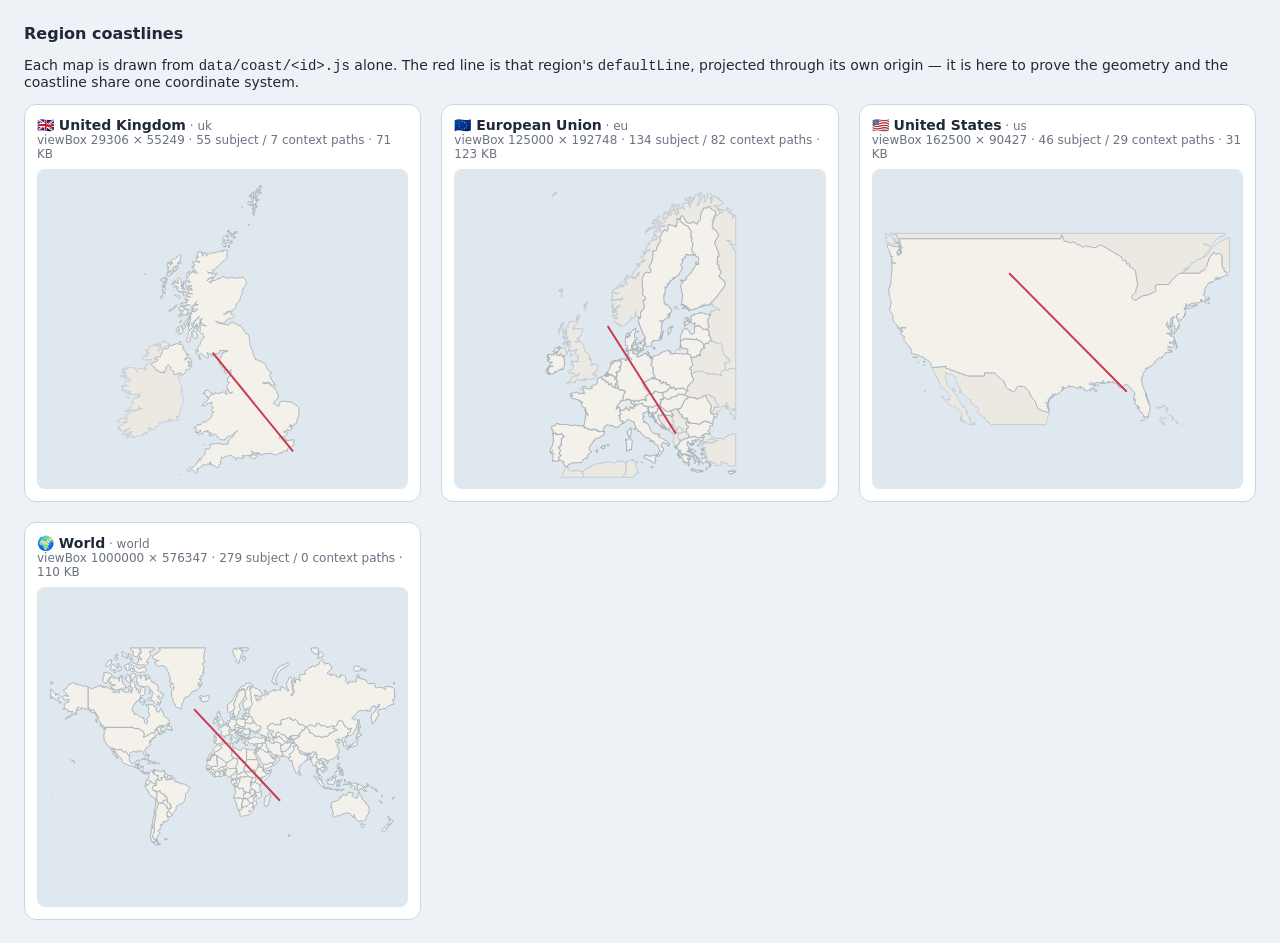
==== tools/preview_regions.html @ 512ede27 "Bring the repo up to date: data pipeline, UK-wide statistics and yearly schedules This folder had dr" ====
<!DOCTYPE html>
<html lang="en">
  <head>
    <meta charset="utf-8" />
    <title>MapSplit — region coastline preview</title>
    <!-- Dev tool. Draws every generated region exactly the way a build would:
         same world units, same subject/context split, same "xMidYMid meet".
         Not deployed (deploy.sh lists files explicitly). -->
    <style>
      body { font: 14px system-ui, sans-serif; margin: 24px; background: #eef2f6; color: #1f2937; }
      h1 { font-size: 16px; }
      .grid { display: grid; grid-template-columns: repeat(auto-fit, minmax(380px, 1fr)); gap: 20px; }
      figure { margin: 0; background: #fff; border: 1px solid #cbd5e1; border-radius: 12px; padding: 12px; }
      figcaption { font-size: 12px; color: #6b7280; margin-bottom: 8px; }
      figcaption b { color: #1f2937; font-size: 14px; }
      svg { width: 100%; height: 320px; background: #dfe8ee; border-radius: 8px; display: block; }
      .land { fill: #f4f1ea; stroke: #a9b4bd; stroke-width: 1; vector-effect: non-scaling-stroke; }
      .land.context { fill: #ece9e2; stroke: #c3ccd3; }
      .probe { stroke: #c93b52; stroke-width: 2; vector-effect: non-scaling-stroke; }
    </style>
  </head>
  <body>
    <h1>Region coastlines</h1>
    <p>Each map is drawn from <code>data/coast/&lt;id&gt;.js</code> alone. The red
       line is that region's <code>defaultLine</code>, projected through its own
       origin — it is here to prove the geometry and the coastline share one
       coordinate system.</p>
    <div class="grid" id="grid"></div>

    <script src="../data/coast/uk.js"></script>
    <script src="../data/coast/eu.js"></script>
    <script src="../data/coast/us.js"></script>
    <script src="../data/coast/world.js"></script>
    <script>
      var NS = 'http://www.w3.org/2000/svg';
      var grid = document.getElementById('grid');

      function merc(lng, lat) {
        var x = lng / 360 + 0.5;
        var s = Math.max(-0.9999, Math.min(0.9999, Math.sin(lat * Math.PI / 180)));
        return [x, 0.5 - (0.25 * Math.log((1 + s) / (1 - s))) / Math.PI];
      }

      ['uk', 'eu', 'us', 'world'].forEach(function (id) {
        var R = window.MapSplitCoast[id];
        var fig = document.createElement('figure');
        var cap = document.createElement('figcaption');
        var bytes = JSON.stringify(R).length;
        cap.innerHTML = '<b>' + R.flag + ' ' + R.label + '</b> &middot; ' + id +
          '<br>viewBox ' + R.viewBox[2] + ' × ' + R.viewBox[3] +
          ' &middot; ' + R.subject.length + ' subject / ' + R.context.length +
          ' context paths &middot; ' + Math.round(bytes / 1024) + ' KB';
        fig.appendChild(cap);

        var svg = document.createElementNS(NS, 'svg');
        svg.setAttribute('preserveAspectRatio', 'xMidYMid meet');
        var W = R.viewBox[2], H = R.viewBox[3], m = 0.04;
        svg.setAttribute('viewBox',
          (-W * m) + ' ' + (-H * m) + ' ' + (W * 1.08) + ' ' + (H * 1.08));

        function toWorld(ll) {
          var p = merc(ll[0], ll[1]);
          return [(p[0] - R.origin[0]) * R.scale, (p[1] - R.origin[1]) * R.scale];
        }

        [['context', 'land context'], ['subject', 'land']].forEach(function (spec) {
          R[spec[0]].forEach(function (d) {
            var p = document.createElementNS(NS, 'path');
            p.setAttribute('d', d);
            p.setAttribute('class', spec[1]);
            svg.appendChild(p);
          });
        });

        var a = toWorld(R.defaultLine[0]), b = toWorld(R.defaultLine[1]);
        var ln = document.createElementNS(NS, 'line');
        ln.setAttribute('x1', a[0]); ln.setAttribute('y1', a[1]);
        ln.setAttribute('x2', b[0]); ln.setAttribute('y2', b[1]);
        ln.setAttribute('class', 'probe');
        svg.appendChild(ln);

        fig.appendChild(svg);
        grid.appendChild(fig);
      });
    </script>
  </body>
</html>
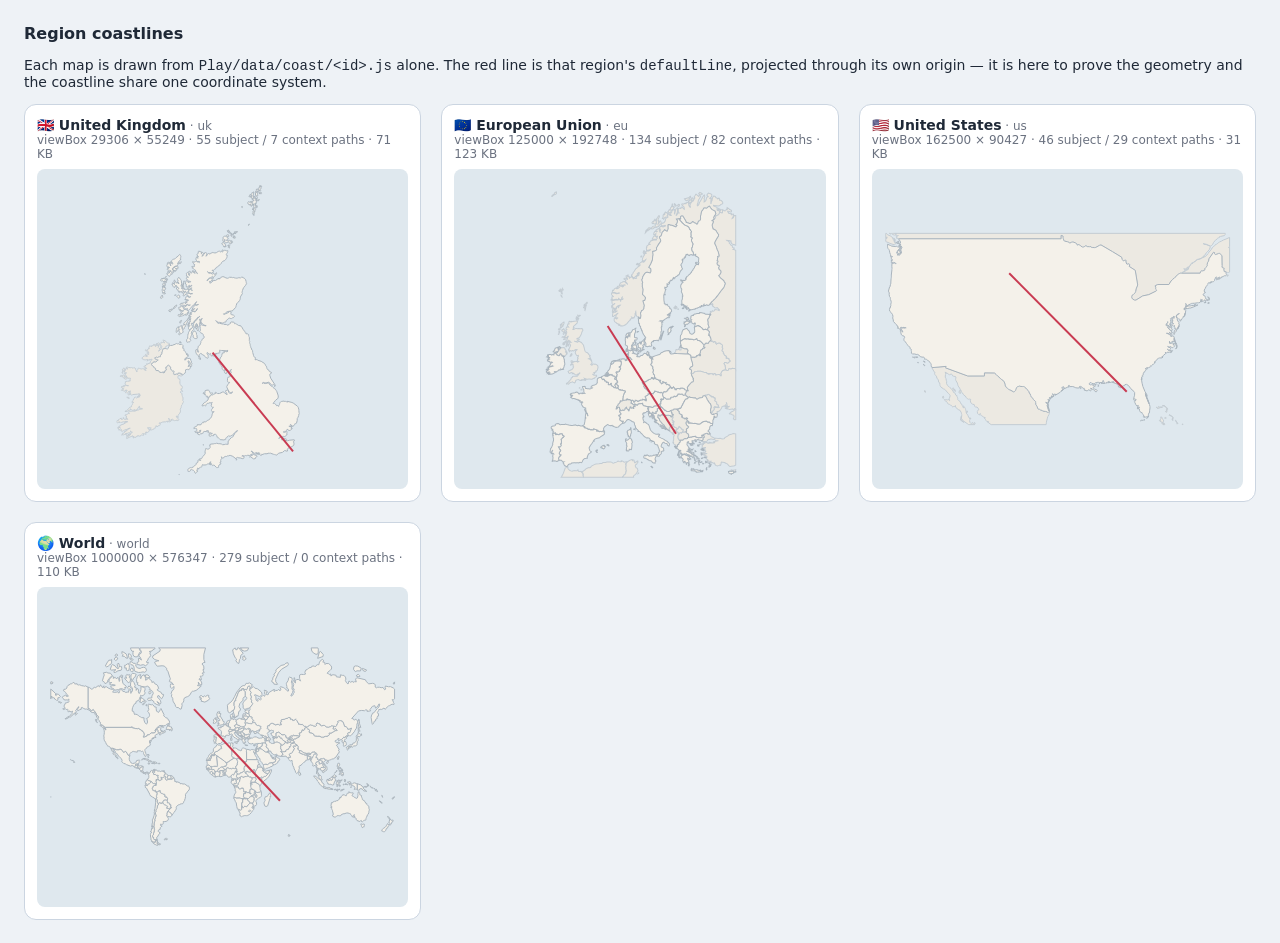
==== commit e3a3eb48: "Split the game into its own self-contained site Play/ now owns its data (Play/data/: coast, stats, s" ====
--- a/tools/preview_regions.html
+++ b/tools/preview_regions.html
@@ -21,16 +21,16 @@
   </head>
   <body>
     <h1>Region coastlines</h1>
-    <p>Each map is drawn from <code>data/coast/&lt;id&gt;.js</code> alone. The red
+    <p>Each map is drawn from <code>Play/data/coast/&lt;id&gt;.js</code> alone. The red
        line is that region's <code>defaultLine</code>, projected through its own
        origin — it is here to prove the geometry and the coastline share one
        coordinate system.</p>
     <div class="grid" id="grid"></div>
 
-    <script src="../data/coast/uk.js"></script>
-    <script src="../data/coast/eu.js"></script>
-    <script src="../data/coast/us.js"></script>
-    <script src="../data/coast/world.js"></script>
+    <script src="../Play/data/coast/uk.js"></script>
+    <script src="../Play/data/coast/eu.js"></script>
+    <script src="../Play/data/coast/us.js"></script>
+    <script src="../Play/data/coast/world.js"></script>
     <script>
       var NS = 'http://www.w3.org/2000/svg';
       var grid = document.getElementById('grid');
